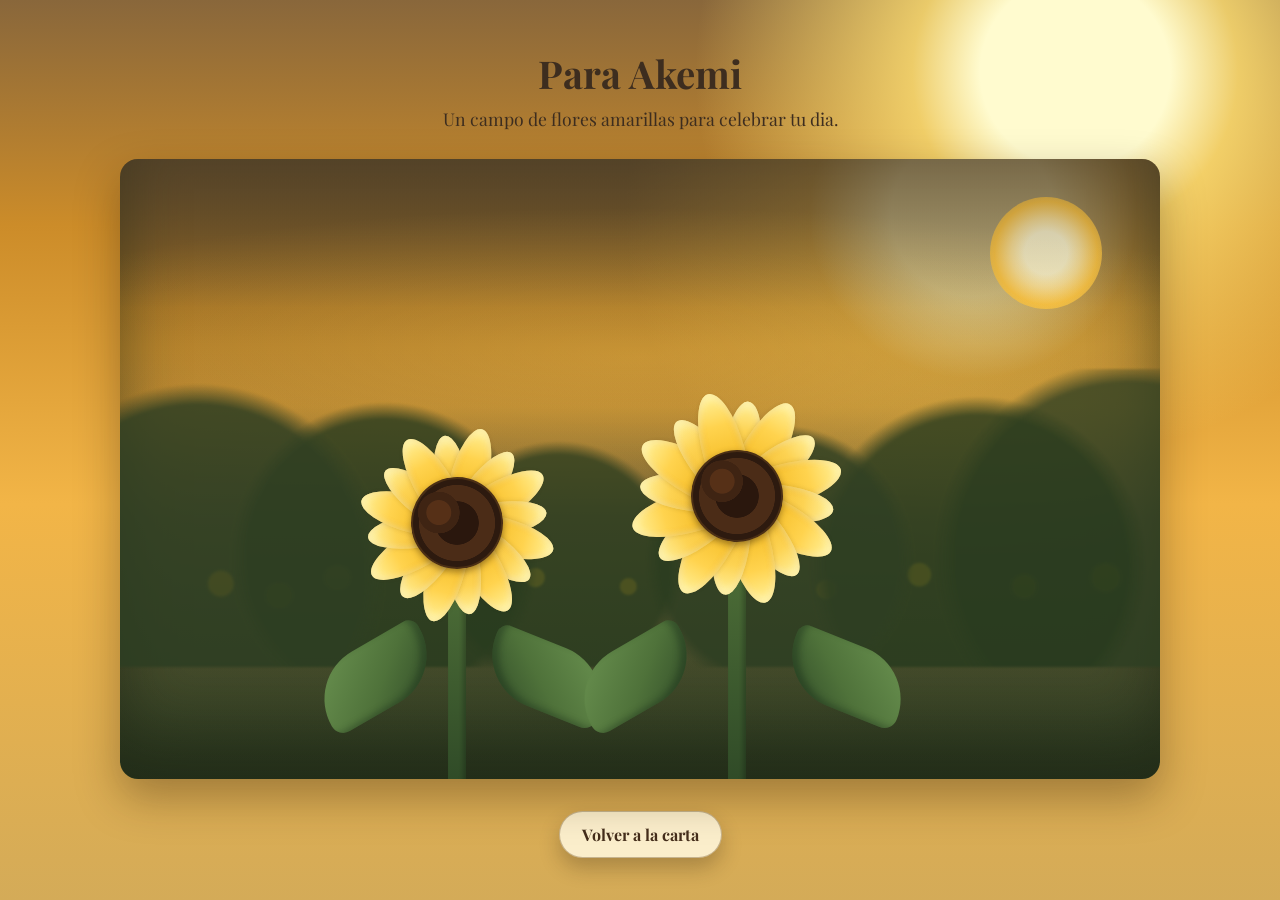
==== flores.html @ e9f62680 "Add files via upload" ====
<!doctype html>
<html lang="es">
<head>
  <meta charset="UTF-8" />
  <meta name="viewport" content="width=device-width, initial-scale=1.0" />
  <title>Flores amarillas para Akemi</title>
  <link rel="preconnect" href="https://fonts.googleapis.com" />
  <link rel="preconnect" href="https://fonts.gstatic.com" crossorigin />
  <link href="https://fonts.googleapis.com/css2?family=Playfair+Display:wght@600;700&family=Dancing+Script:wght@600;700&display=swap" rel="stylesheet" />
  <link rel="stylesheet" href="styles.css" />
</head>
<body class="flowers-page">
  <main class="garden">
    <header class="garden-header">
      <h1>Para Akemi</h1>
      <p>Un campo de flores amarillas para celebrar tu dia.</p>
    </header>

    <section class="flower-scene" aria-label="Campo de girasoles al atardecer">
      <div class="sun"></div>
      <div class="haze"></div>
      <div class="distant-field"></div>

      <article class="hero-flower hero-left">
        <div class="stem"></div>
        <div class="leaf leaf-left"></div>
        <div class="leaf leaf-right"></div>
        <div class="bloom">
          <div class="petals" aria-hidden="true">
            <span class="petal p1"></span><span class="petal p2"></span><span class="petal p3"></span><span class="petal p4"></span>
            <span class="petal p5"></span><span class="petal p6"></span><span class="petal p7"></span><span class="petal p8"></span>
            <span class="petal p9"></span><span class="petal p10"></span><span class="petal p11"></span><span class="petal p12"></span>
            <span class="petal p13"></span><span class="petal p14"></span><span class="petal p15"></span><span class="petal p16"></span>
          </div>
          <div class="disk"></div>
        </div>
      </article>

      <article class="hero-flower hero-right">
        <div class="stem"></div>
        <div class="leaf leaf-left"></div>
        <div class="leaf leaf-right"></div>
        <div class="bloom">
          <div class="petals" aria-hidden="true">
            <span class="petal p1"></span><span class="petal p2"></span><span class="petal p3"></span><span class="petal p4"></span>
            <span class="petal p5"></span><span class="petal p6"></span><span class="petal p7"></span><span class="petal p8"></span>
            <span class="petal p9"></span><span class="petal p10"></span><span class="petal p11"></span><span class="petal p12"></span>
            <span class="petal p13"></span><span class="petal p14"></span><span class="petal p15"></span><span class="petal p16"></span>
          </div>
          <div class="disk"></div>
        </div>
      </article>
    </section>

    <a class="back-link" href="index.html">Volver a la carta</a>
  </main>
</body>
</html>
---- styles.css ----
:root {
  --ink: #3d2d1f;
  --paper: #fff8ea;
  --paper-edge: #f0dfc8;
  --rose: #f7b5a7;
  --rose-deep: #d87068;
  --gold: #ffc533;
  --gold-deep: #e8a900;
  --leaf: #2c7a57;
  --sky-1: #fff0b8;
  --sky-2: #ffd56f;
}

* {
  box-sizing: border-box;
}

body {
  margin: 0;
  min-height: 100vh;
  color: var(--ink);
}

.letter-page {
  font-family: "Playfair Display", serif;
  display: grid;
  place-items: center;
  background:
    radial-gradient(circle at 20% 20%, #fff6dc 0%, transparent 35%),
    radial-gradient(circle at 80% 30%, #ffd1c6 0%, transparent 40%),
    linear-gradient(145deg, #f7e2bf 0%, #f3c6a7 50%, #e5b5ab 100%);
  padding: 20px;
}

.letter-wrapper {
  position: relative;
  width: min(720px, 100%);
}

.envelope-glow {
  position: absolute;
  inset: -14px;
  border-radius: 22px;
  background: linear-gradient(120deg, #ffd7b4, #ffb89d, #ffd7b4);
  filter: blur(18px);
  opacity: 0.75;
}

.letter-card {
  position: relative;
  z-index: 1;
  background: repeating-linear-gradient(
      to bottom,
      var(--paper),
      var(--paper) 32px,
      #fdf2dc 33px
    );
  border: 1px solid var(--paper-edge);
  border-radius: 18px;
  padding: clamp(22px, 4vw, 38px);
  box-shadow: 0 16px 40px rgba(74, 46, 31, 0.22);
  animation: rise 0.9s ease-out;
}

.seal {
  display: inline-block;
  margin: 0 0 8px;
  padding: 8px 14px;
  border-radius: 999px;
  font-size: 0.9rem;
  letter-spacing: 0.08em;
  text-transform: uppercase;
  color: #fff;
  background: linear-gradient(120deg, var(--rose-deep), #e78174);
}

h1 {
  margin: 8px 0 14px;
  font-size: clamp(1.6rem, 4vw, 2.4rem);
  line-height: 1.2;
}

p {
  font-size: clamp(1rem, 2.4vw, 1.1rem);
  line-height: 1.7;
}

.signature {
  font-family: "Dancing Script", cursive;
  font-size: clamp(1.3rem, 4vw, 1.8rem);
  color: #7f3b2c;
  margin-top: 18px;
}

.open-gift,
.back-link {
  display: inline-block;
  margin-top: 14px;
  text-decoration: none;
  font-weight: 700;
  border-radius: 999px;
  padding: 12px 22px;
  transition: transform 0.2s ease, box-shadow 0.2s ease;
}

.open-gift {
  color: #fff;
  background: linear-gradient(120deg, #e06a57, #f2977f);
  box-shadow: 0 10px 20px rgba(150, 66, 50, 0.28);
}

.open-gift:hover,
.back-link:hover {
  transform: translateY(-2px);
}

.flowers-page {
  font-family: "Playfair Display", serif;
  background:
    radial-gradient(circle at 84% 8%, #fffbcf 0 7%, rgba(255, 224, 116, 0.82) 12%, transparent 28%),
    linear-gradient(180deg, #89673b 0%, #cc8c29 25%, #f2b547 56%, #d4ab58 100%);
  display: grid;
  place-items: center;
  overflow: hidden;
  padding: 16px;
}

.garden {
  width: min(1040px, 100%);
  text-align: center;
  animation: rise 1s ease-out;
}

.garden-header h1 {
  margin-bottom: 8px;
}

.garden-header p {
  margin-top: 0;
}

.flower-scene {
  margin: 26px auto 18px;
  width: 100%;
  min-height: 620px;
  position: relative;
  border-radius: 18px;
  overflow: hidden;
  background:
    linear-gradient(180deg, rgba(68, 52, 31, 0.58) 0%, rgba(88, 63, 23, 0.28) 24%, rgba(55, 45, 32, 0.2) 38%, rgba(68, 72, 43, 0.25) 54%, rgba(38, 56, 30, 0.66) 100%),
    radial-gradient(circle at 82% 9%, rgba(255, 249, 192, 0.92) 0 8%, rgba(255, 205, 80, 0.45) 16%, transparent 34%),
    linear-gradient(180deg, #5b4a2d 0%, #c48829 24%, #d79b34 40%, #88723e 58%, #4d5e37 100%);
  box-shadow:
    0 18px 44px rgba(43, 26, 8, 0.35),
    inset 0 -44px 62px rgba(21, 30, 14, 0.58);
}

.sun {
  position: absolute;
  top: 38px;
  right: 58px;
  width: 112px;
  height: 112px;
  border-radius: 50%;
  background: radial-gradient(circle, #fffbd8 0 27%, #ffe79f 44%, #ffc743 65%, rgba(255, 199, 67, 0.15) 100%);
  filter: blur(0.3px);
}

.haze {
  position: absolute;
  inset: 0;
  background:
    radial-gradient(1200px 250px at 50% 32%, rgba(255, 200, 78, 0.32), transparent 60%),
    linear-gradient(180deg, rgba(96, 77, 46, 0.42) 0%, transparent 30%, rgba(37, 40, 25, 0.22) 100%);
  pointer-events: none;
}

.distant-field {
  position: absolute;
  left: -6%;
  right: -6%;
  top: 210px;
  bottom: 112px;
  background:
    radial-gradient(circle at 12% 68%, rgba(45, 62, 34, 0.88) 0 16%, transparent 18%),
    radial-gradient(circle at 28% 63%, rgba(40, 59, 30, 0.84) 0 16%, transparent 18%),
    radial-gradient(circle at 43% 66%, rgba(40, 59, 30, 0.8) 0 16%, transparent 18%),
    radial-gradient(circle at 62% 64%, rgba(45, 62, 34, 0.86) 0 16%, transparent 18%),
    radial-gradient(circle at 79% 66%, rgba(40, 59, 30, 0.84) 0 16%, transparent 18%),
    radial-gradient(circle at 92% 63%, rgba(45, 62, 34, 0.82) 0 16%, transparent 18%),
    radial-gradient(circle at 14% 72%, rgba(244, 185, 34, 0.82) 0 1.1%, transparent 1.4%),
    radial-gradient(circle at 19% 76%, rgba(235, 176, 26, 0.78) 0 1.2%, transparent 1.45%),
    radial-gradient(circle at 24% 70%, rgba(246, 195, 38, 0.86) 0 1.2%, transparent 1.5%),
    radial-gradient(circle at 34% 75%, rgba(240, 182, 29, 0.8) 0 1.15%, transparent 1.4%),
    radial-gradient(circle at 41% 70%, rgba(247, 196, 40, 0.84) 0 1.2%, transparent 1.45%),
    radial-gradient(circle at 49% 73%, rgba(242, 188, 35, 0.83) 0 1.2%, transparent 1.45%),
    radial-gradient(circle at 58% 70%, rgba(248, 199, 44, 0.84) 0 1.2%, transparent 1.45%),
    radial-gradient(circle at 66% 74%, rgba(241, 181, 27, 0.8) 0 1.1%, transparent 1.35%),
    radial-gradient(circle at 74% 69%, rgba(248, 199, 40, 0.84) 0 1.2%, transparent 1.45%),
    radial-gradient(circle at 83% 73%, rgba(241, 182, 30, 0.82) 0 1.1%, transparent 1.35%),
    radial-gradient(circle at 90% 70%, rgba(246, 194, 39, 0.83) 0 1.2%, transparent 1.45%);
  filter: blur(1.2px);
  opacity: 0.96;
}

.hero-flower {
  position: absolute;
  bottom: -8px;
  width: 300px;
  height: 460px;
  transform-origin: bottom center;
  animation: sway 4.2s ease-in-out infinite;
}

.hero-left {
  left: 18%;
  animation-delay: 0.2s;
}

.hero-right {
  left: 43%;
  width: 340px;
  height: 500px;
  animation-delay: 0.7s;
}

.stem {
  position: absolute;
  left: 50%;
  bottom: 0;
  width: 18px;
  height: 290px;
  transform: translateX(-50%);
  border-radius: 999px;
  background: linear-gradient(180deg, #6b8e43 0%, #496935 38%, #2f4a27 100%);
  box-shadow: inset -3px 0 4px rgba(0, 0, 0, 0.24);
}

.hero-right .stem {
  height: 320px;
}

.leaf {
  position: absolute;
  bottom: 76px;
  width: 125px;
  height: 68px;
  border-radius: 100px 20px 100px 24px;
  background:
    linear-gradient(140deg, #6b9351 0%, #4f723a 56%, #2f4a27 100%);
  box-shadow: inset -6px -3px 6px rgba(19, 35, 20, 0.34);
}

.leaf-left {
  left: 6px;
  transform: rotate(-30deg);
}

.leaf-right {
  right: -2px;
  transform: scaleX(-1) rotate(-22deg);
}

.bloom {
  position: absolute;
  left: 50%;
  top: 86px;
  width: 220px;
  height: 220px;
  transform: translateX(-50%) rotate(-8deg);
}

.hero-right .bloom {
  width: 246px;
  height: 246px;
  transform: translateX(-50%) rotate(7deg);
}

.petals {
  position: absolute;
  inset: 0;
  pointer-events: none;
}

.petal {
  position: absolute;
  left: 50%;
  top: 50%;
  width: 38px;
  height: 110px;
  border-radius: 55% 55% 42% 42%;
  transform-origin: 50% 90%;
  background:
    linear-gradient(180deg, #fff19a 0%, #ffd34e 28%, #f4ba21 66%, #de9800 100%);
  box-shadow:
    inset 0 -7px 10px rgba(165, 95, 4, 0.24),
    inset 0 6px 6px rgba(255, 243, 176, 0.7),
    0 3px 5px rgba(75, 48, 10, 0.2);
}

.petal:nth-child(odd) {
  width: 34px;
  height: 100px;
  filter: saturate(0.96);
}

.p1 { transform: translate(-50%, -88%) rotate(0deg); }
.p2 { transform: translate(-50%, -88%) rotate(22.5deg); }
.p3 { transform: translate(-50%, -88%) rotate(45deg); }
.p4 { transform: translate(-50%, -88%) rotate(67.5deg); }
.p5 { transform: translate(-50%, -88%) rotate(90deg); }
.p6 { transform: translate(-50%, -88%) rotate(112.5deg); }
.p7 { transform: translate(-50%, -88%) rotate(135deg); }
.p8 { transform: translate(-50%, -88%) rotate(157.5deg); }
.p9 { transform: translate(-50%, -88%) rotate(180deg); }
.p10 { transform: translate(-50%, -88%) rotate(202.5deg); }
.p11 { transform: translate(-50%, -88%) rotate(225deg); }
.p12 { transform: translate(-50%, -88%) rotate(247.5deg); }
.p13 { transform: translate(-50%, -88%) rotate(270deg); }
.p14 { transform: translate(-50%, -88%) rotate(292.5deg); }
.p15 { transform: translate(-50%, -88%) rotate(315deg); }
.p16 { transform: translate(-50%, -88%) rotate(337.5deg); }

.hero-right .petal {
  width: 42px;
  height: 120px;
}

.hero-right .petal:nth-child(odd) {
  width: 37px;
  height: 108px;
}

.disk {
  position: absolute;
  left: 50%;
  top: 50%;
  width: 92px;
  height: 92px;
  transform: translate(-50%, -50%);
  border-radius: 50%;
  background:
    radial-gradient(circle at 32% 36%, #563017 0 14%, #3f2413 15% 24%, transparent 24.5%),
    radial-gradient(circle, #2a170d 0 33%, #4b2c17 34% 58%, #2d1a0f 59% 72%, #1d1009 73% 100%);
  box-shadow:
    inset 0 0 0 2px rgba(118, 78, 30, 0.42),
    0 3px 7px rgba(28, 17, 9, 0.42);
}

.back-link {
  background: rgba(255, 248, 220, 0.88);
  color: #452e1b;
  border: 1px solid rgba(100, 70, 29, 0.35);
  box-shadow: 0 10px 20px rgba(34, 23, 11, 0.25);
}

@keyframes rise {
  from {
    opacity: 0;
    transform: translateY(16px) scale(0.98);
  }
  to {
    opacity: 1;
    transform: translateY(0) scale(1);
  }
}

@keyframes sway {
  0%,
  100% {
    transform: rotate(-1.8deg);
  }
  50% {
    transform: rotate(2.1deg);
  }
}

@media (max-width: 700px) {
  .flower-scene {
    min-height: 520px;
  }

  .sun {
    right: 24px;
    top: 24px;
    width: 88px;
    height: 88px;
  }

  .hero-flower {
    height: 410px;
    width: 230px;
  }

  .hero-left {
    left: 4%;
  }

  .hero-right {
    left: 40%;
    width: 250px;
    height: 430px;
  }

  .stem {
    width: 14px;
    height: 250px;
  }

  .hero-right .stem {
    height: 270px;
  }

  .leaf {
    width: 90px;
    height: 52px;
    bottom: 64px;
  }

  .bloom {
    width: 165px;
    height: 165px;
    top: 112px;
  }

  .hero-right .bloom {
    width: 182px;
    height: 182px;
  }

  .disk {
    width: 68px;
    height: 68px;
  }

  .petal {
    width: 28px;
    height: 82px;
  }

  .petal:nth-child(odd) {
    width: 25px;
    height: 74px;
  }

  .hero-right .petal {
    width: 30px;
    height: 88px;
  }

  .hero-right .petal:nth-child(odd) {
    width: 27px;
    height: 78px;
  }
}
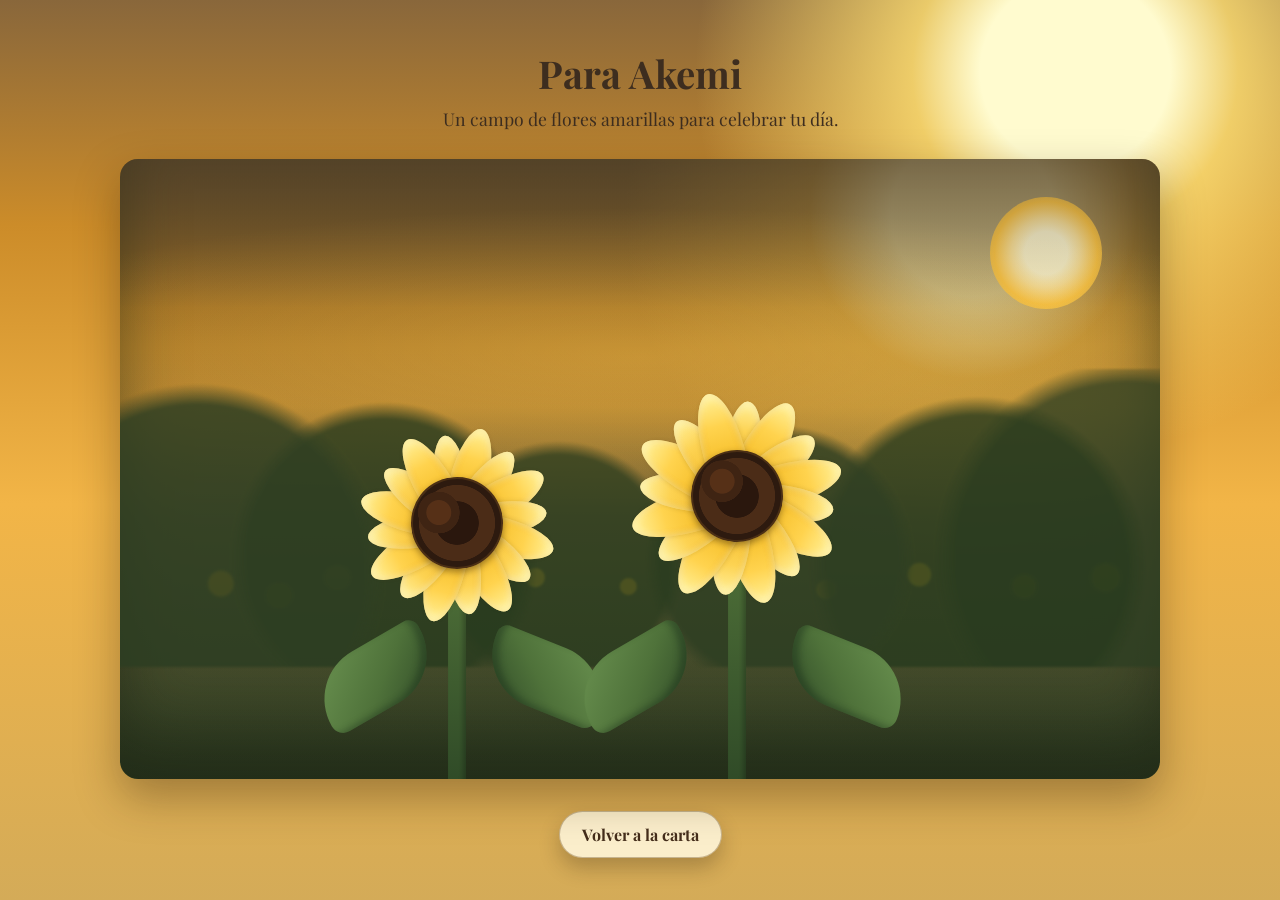
==== commit 925c428f: "Add files via upload" ====
--- a/flores.html
+++ b/flores.html
@@ -13,7 +13,7 @@
   <main class="garden">
     <header class="garden-header">
       <h1>Para Akemi</h1>
-      <p>Un campo de flores amarillas para celebrar tu dia.</p>
+      <p>Un campo de flores amarillas para celebrar tu día.</p>
     </header>
 
     <section class="flower-scene" aria-label="Campo de girasoles al atardecer">
--- a/styles.css
+++ b/styles.css
@@ -121,7 +121,7 @@
     linear-gradient(180deg, #89673b 0%, #cc8c29 25%, #f2b547 56%, #d4ab58 100%);
   display: grid;
   place-items: center;
-  overflow: hidden;
+  overflow-x: hidden;
   padding: 16px;
 }
 
@@ -129,6 +129,11 @@
   width: min(1040px, 100%);
   text-align: center;
   animation: rise 1s ease-out;
+}
+
+.garden-header {
+  max-width: 760px;
+  margin: 0 auto;
 }
 
 .garden-header h1 {
@@ -354,6 +359,20 @@
   box-shadow: 0 10px 20px rgba(34, 23, 11, 0.25);
 }
 
+@media (max-width: 900px) {
+  .flower-scene {
+    min-height: 560px;
+  }
+
+  .hero-left {
+    left: 10%;
+  }
+
+  .hero-right {
+    left: 46%;
+  }
+}
+
 @keyframes rise {
   from {
     opacity: 0;
@@ -376,8 +395,36 @@
 }
 
 @media (max-width: 700px) {
+  .letter-page {
+    padding: 14px;
+  }
+
+  .letter-card {
+    border-radius: 16px;
+    box-shadow: 0 12px 30px rgba(74, 46, 31, 0.18);
+  }
+
+  .open-gift,
+  .back-link {
+    width: 100%;
+    text-align: center;
+    padding: 12px 18px;
+  }
+
+  .flowers-page {
+    place-items: start center;
+    padding: 10px;
+  }
+
+  .garden-header p {
+    line-height: 1.5;
+    padding: 0 6px;
+  }
+
   .flower-scene {
+    margin-top: 18px;
     min-height: 520px;
+    border-radius: 14px;
   }
 
   .sun {
@@ -393,11 +440,11 @@
   }
 
   .hero-left {
-    left: 4%;
+    left: 2%;
   }
 
   .hero-right {
-    left: 40%;
+    left: 48%;
     width: 250px;
     height: 430px;
   }
@@ -453,3 +500,144 @@
     height: 78px;
   }
 }
+
+@media (max-width: 520px) {
+  .letter-wrapper {
+    width: 100%;
+  }
+
+  .envelope-glow {
+    inset: -8px;
+    filter: blur(12px);
+  }
+
+  .letter-card {
+    padding: 18px 14px;
+  }
+
+  .flower-scene {
+    min-height: 470px;
+  }
+
+  .sun {
+    top: 16px;
+    right: 14px;
+    width: 74px;
+    height: 74px;
+  }
+
+  .distant-field {
+    top: 190px;
+    bottom: 92px;
+  }
+
+  .hero-flower {
+    width: 190px;
+    height: 350px;
+  }
+
+  .hero-left {
+    left: -12px;
+  }
+
+  .hero-right {
+    left: calc(50% - 6px);
+    width: 200px;
+    height: 365px;
+  }
+
+  .stem {
+    width: 12px;
+    height: 220px;
+  }
+
+  .hero-right .stem {
+    height: 235px;
+  }
+
+  .leaf {
+    width: 74px;
+    height: 42px;
+    bottom: 58px;
+  }
+
+  .bloom {
+    width: 140px;
+    height: 140px;
+    top: 96px;
+  }
+
+  .hero-right .bloom {
+    width: 152px;
+    height: 152px;
+  }
+
+  .disk {
+    width: 58px;
+    height: 58px;
+  }
+
+  .petal {
+    width: 23px;
+    height: 68px;
+  }
+
+  .petal:nth-child(odd) {
+    width: 20px;
+    height: 60px;
+  }
+
+  .hero-right .petal {
+    width: 25px;
+    height: 72px;
+  }
+
+  .hero-right .petal:nth-child(odd) {
+    width: 22px;
+    height: 64px;
+  }
+}
+
+@media (max-width: 400px) {
+  .letter-page {
+    padding: 10px;
+  }
+
+  .flower-scene {
+    min-height: 430px;
+  }
+
+  .hero-flower {
+    width: 165px;
+    height: 320px;
+  }
+
+  .hero-left {
+    left: -18px;
+  }
+
+  .hero-right {
+    left: calc(50% - 10px);
+    width: 175px;
+    height: 335px;
+  }
+
+  .stem {
+    height: 198px;
+  }
+
+  .hero-right .stem {
+    height: 210px;
+  }
+
+  .bloom {
+    width: 126px;
+    height: 126px;
+    top: 90px;
+  }
+
+  .hero-right .bloom {
+    width: 134px;
+    height: 134px;
+  }
+}
